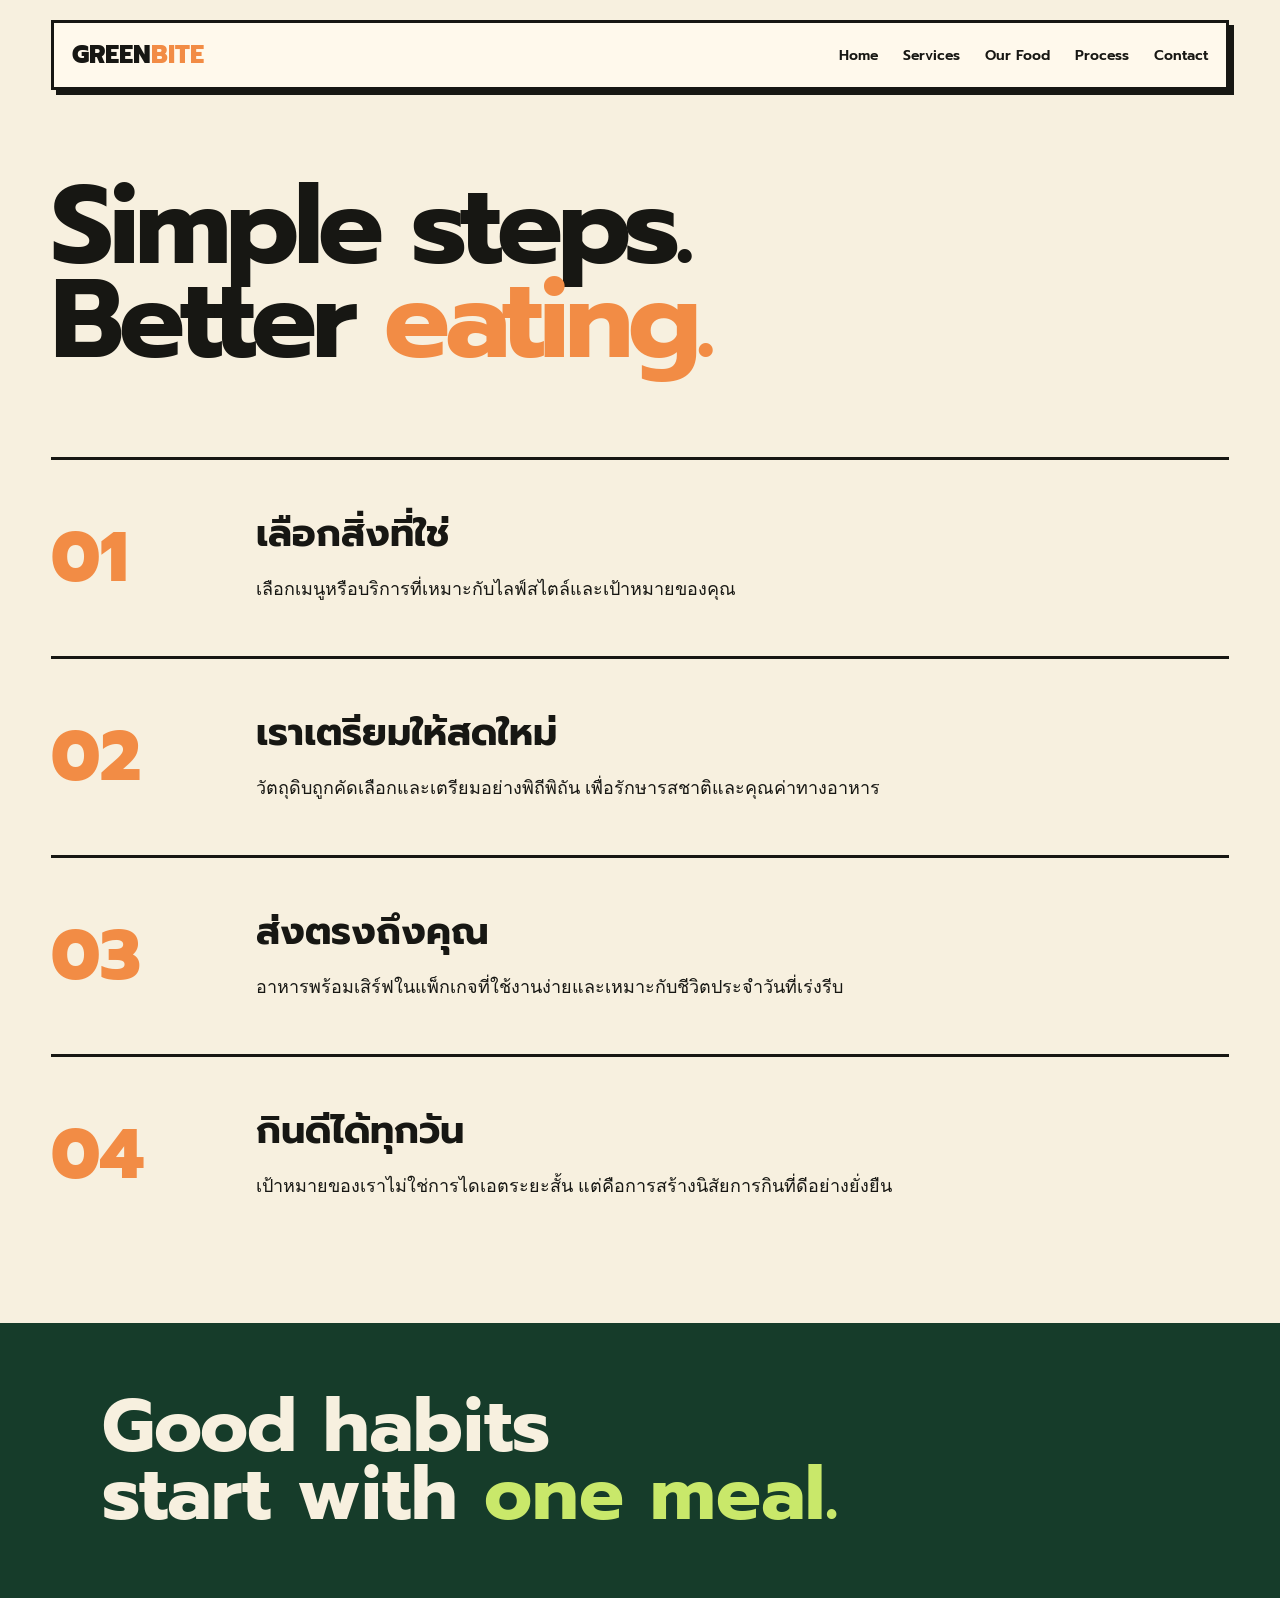
==== process.html @ 21f0d258 "Create process.html" ====
<!DOCTYPE html>
<html lang="th">
<head>
<meta charset="UTF-8">
<meta name="viewport" content="width=device-width, initial-scale=1.0">
<title>Process — GREENBITE</title>
<link href="https://fonts.googleapis.com/css2?family=DM+Sans:wght@400;500;700&family=Prompt:wght@400;500;600;700;800&display=swap" rel="stylesheet">
<style>
:root{--cream:#F7F0DF;--light:#FFF9EC;--green:#163C2A;--lime:#C9E86A;--orange:#F28C45;--black:#171713}
*{box-sizing:border-box;margin:0;padding:0}body{background:var(--cream);color:var(--black);font-family:Prompt,sans-serif}a{color:inherit;text-decoration:none}
.nav{width:92%;max-width:1180px;margin:20px auto;padding:13px 18px;border:3px solid;background:var(--light);box-shadow:5px 5px #171713;display:flex;justify-content:space-between;align-items:center}.logo{font-size:25px;font-weight:800}.logo span{color:var(--orange)}.nav-links{display:flex;gap:25px;font-size:14px;font-weight:600}.menu{display:none}
.hero{width:92%;max-width:1180px;margin:90px auto}.hero h1{font-size:clamp(60px,9vw,110px);line-height:.85;letter-spacing:-5px}.hero h1 span{color:var(--orange)}
.steps{width:92%;max-width:1180px;margin:auto}.step{display:grid;grid-template-columns:160px 1fr;gap:45px;border-top:3px solid;padding:45px 0;align-items:start}.num{font-size:70px;font-weight:800;color:var(--orange)}.step h2{font-size:38px;margin-bottom:12px}.step p{font-family:"DM Sans";font-size:18px;line-height:1.7;max-width:650px}
.highlight{background:var(--green);color:var(--cream);padding:70px 8%;margin-top:70px}.highlight h2{font-size:clamp(40px,6vw,75px);line-height:.9}.highlight span{color:var(--lime)}
@media(max-width:700px){.nav-links{display:none}.menu{display:block}.step{grid-template-columns:1fr;gap:5px}.num{font-size:50px}}
</style>
</head>
<body>
<nav class="nav"><a class="logo" href="index.html">GREEN<span>BITE</span></a><div class="nav-links"><a href="index.html">Home</a><a href="services.html">Services</a><a href="work.html">Our Food</a><a href="process.html">Process</a><a href="contact.html">Contact</a></div><div class="menu">☰</div></nav>

<header class="hero"><h1>Simple steps.<br>Better <span>eating.</span></h1></header>

<section class="steps">
<article class="step"><div class="num">01</div><div><h2>เลือกสิ่งที่ใช่</h2><p>เลือกเมนูหรือบริการที่เหมาะกับไลฟ์สไตล์และเป้าหมายของคุณ</p></div></article>
<article class="step"><div class="num">02</div><div><h2>เราเตรียมให้สดใหม่</h2><p>วัตถุดิบถูกคัดเลือกและเตรียมอย่างพิถีพิถัน เพื่อรักษารสชาติและคุณค่าทางอาหาร</p></div></article>
<article class="step"><div class="num">03</div><div><h2>ส่งตรงถึงคุณ</h2><p>อาหารพร้อมเสิร์ฟในแพ็กเกจที่ใช้งานง่ายและเหมาะกับชีวิตประจำวันที่เร่งรีบ</p></div></article>
<article class="step"><div class="num">04</div><div><h2>กินดีได้ทุกวัน</h2><p>เป้าหมายของเราไม่ใช่การไดเอตระยะสั้น แต่คือการสร้างนิสัยการกินที่ดีอย่างยั่งยืน</p></div></article>
</section>

<section class="highlight"><h2>Good habits<br>start with <span>one meal.</span></h2></section>
</body>
</html>
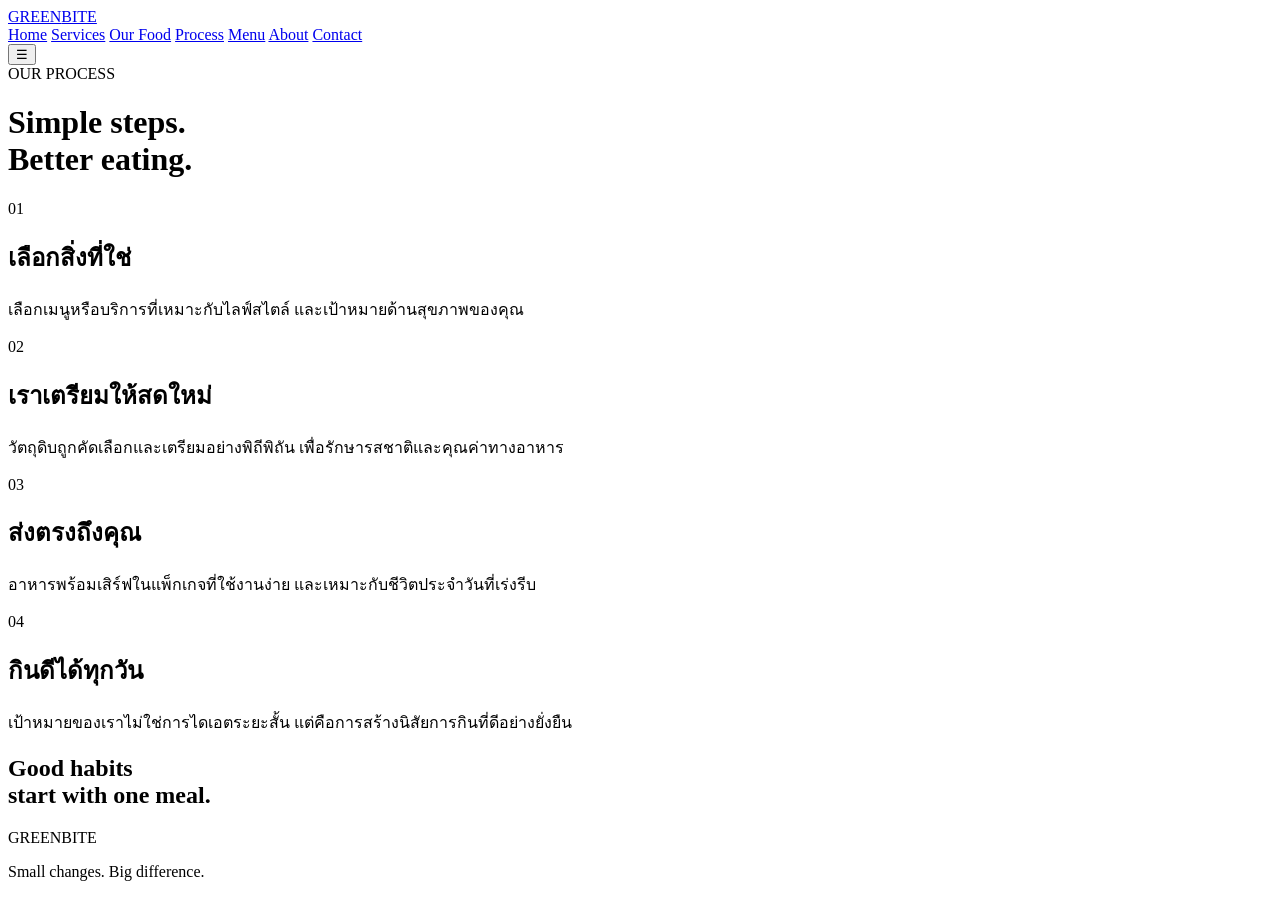
==== commit 5372f201: "Update process.html" ====
--- a/process.html
+++ b/process.html
@@ -1,32 +1,107 @@
 <!DOCTYPE html>
 <html lang="th">
 <head>
-<meta charset="UTF-8">
-<meta name="viewport" content="width=device-width, initial-scale=1.0">
-<title>Process — GREENBITE</title>
-<link href="https://fonts.googleapis.com/css2?family=DM+Sans:wght@400;500;700&family=Prompt:wght@400;500;600;700;800&display=swap" rel="stylesheet">
-<style>
-:root{--cream:#F7F0DF;--light:#FFF9EC;--green:#163C2A;--lime:#C9E86A;--orange:#F28C45;--black:#171713}
-*{box-sizing:border-box;margin:0;padding:0}body{background:var(--cream);color:var(--black);font-family:Prompt,sans-serif}a{color:inherit;text-decoration:none}
-.nav{width:92%;max-width:1180px;margin:20px auto;padding:13px 18px;border:3px solid;background:var(--light);box-shadow:5px 5px #171713;display:flex;justify-content:space-between;align-items:center}.logo{font-size:25px;font-weight:800}.logo span{color:var(--orange)}.nav-links{display:flex;gap:25px;font-size:14px;font-weight:600}.menu{display:none}
-.hero{width:92%;max-width:1180px;margin:90px auto}.hero h1{font-size:clamp(60px,9vw,110px);line-height:.85;letter-spacing:-5px}.hero h1 span{color:var(--orange)}
-.steps{width:92%;max-width:1180px;margin:auto}.step{display:grid;grid-template-columns:160px 1fr;gap:45px;border-top:3px solid;padding:45px 0;align-items:start}.num{font-size:70px;font-weight:800;color:var(--orange)}.step h2{font-size:38px;margin-bottom:12px}.step p{font-family:"DM Sans";font-size:18px;line-height:1.7;max-width:650px}
-.highlight{background:var(--green);color:var(--cream);padding:70px 8%;margin-top:70px}.highlight h2{font-size:clamp(40px,6vw,75px);line-height:.9}.highlight span{color:var(--lime)}
-@media(max-width:700px){.nav-links{display:none}.menu{display:block}.step{grid-template-columns:1fr;gap:5px}.num{font-size:50px}}
-</style>
+  <meta charset="UTF-8">
+  <meta name="viewport" content="width=device-width, initial-scale=1.0">
+  <title>Process — GREENBITE</title>
+  <link rel="stylesheet" href="style.css">
 </head>
+
 <body>
-<nav class="nav"><a class="logo" href="index.html">GREEN<span>BITE</span></a><div class="nav-links"><a href="index.html">Home</a><a href="services.html">Services</a><a href="work.html">Our Food</a><a href="process.html">Process</a><a href="contact.html">Contact</a></div><div class="menu">☰</div></nav>
 
-<header class="hero"><h1>Simple steps.<br>Better <span>eating.</span></h1></header>
+<nav class="nav">
+  <a class="logo" href="index.html">GREEN<span>BITE</span></a>
 
-<section class="steps">
-<article class="step"><div class="num">01</div><div><h2>เลือกสิ่งที่ใช่</h2><p>เลือกเมนูหรือบริการที่เหมาะกับไลฟ์สไตล์และเป้าหมายของคุณ</p></div></article>
-<article class="step"><div class="num">02</div><div><h2>เราเตรียมให้สดใหม่</h2><p>วัตถุดิบถูกคัดเลือกและเตรียมอย่างพิถีพิถัน เพื่อรักษารสชาติและคุณค่าทางอาหาร</p></div></article>
-<article class="step"><div class="num">03</div><div><h2>ส่งตรงถึงคุณ</h2><p>อาหารพร้อมเสิร์ฟในแพ็กเกจที่ใช้งานง่ายและเหมาะกับชีวิตประจำวันที่เร่งรีบ</p></div></article>
-<article class="step"><div class="num">04</div><div><h2>กินดีได้ทุกวัน</h2><p>เป้าหมายของเราไม่ใช่การไดเอตระยะสั้น แต่คือการสร้างนิสัยการกินที่ดีอย่างยั่งยืน</p></div></article>
+  <div class="nav-links">
+    <a href="index.html">Home</a>
+    <a href="services.html">Services</a>
+    <a href="work.html">Our Food</a>
+    <a class="active" href="process.html">Process</a>
+    <a href="menu.html">Menu</a>
+    <a href="about.html">About</a>
+    <a href="contact.html">Contact</a>
+  </div>
+
+  <button class="menu-toggle">☰</button>
+</nav>
+
+<header class="container page-hero">
+
+  <span class="tag">OUR PROCESS</span>
+
+  <h1 class="page-title">
+    Simple steps.<br>
+    Better <span>eating.</span>
+  </h1>
+
+</header>
+
+<section class="container steps">
+
+  <article class="step">
+    <div class="step-number">01</div>
+
+    <div>
+      <h2>เลือกสิ่งที่ใช่</h2>
+      <p>
+        เลือกเมนูหรือบริการที่เหมาะกับไลฟ์สไตล์
+        และเป้าหมายด้านสุขภาพของคุณ
+      </p>
+    </div>
+  </article>
+
+  <article class="step">
+    <div class="step-number">02</div>
+
+    <div>
+      <h2>เราเตรียมให้สดใหม่</h2>
+      <p>
+        วัตถุดิบถูกคัดเลือกและเตรียมอย่างพิถีพิถัน
+        เพื่อรักษารสชาติและคุณค่าทางอาหาร
+      </p>
+    </div>
+  </article>
+
+  <article class="step">
+    <div class="step-number">03</div>
+
+    <div>
+      <h2>ส่งตรงถึงคุณ</h2>
+      <p>
+        อาหารพร้อมเสิร์ฟในแพ็กเกจที่ใช้งานง่าย
+        และเหมาะกับชีวิตประจำวันที่เร่งรีบ
+      </p>
+    </div>
+  </article>
+
+  <article class="step">
+    <div class="step-number">04</div>
+
+    <div>
+      <h2>กินดีได้ทุกวัน</h2>
+      <p>
+        เป้าหมายของเราไม่ใช่การไดเอตระยะสั้น
+        แต่คือการสร้างนิสัยการกินที่ดีอย่างยั่งยืน
+      </p>
+    </div>
+  </article>
+
 </section>
 
-<section class="highlight"><h2>Good habits<br>start with <span>one meal.</span></h2></section>
+<section class="green-block container">
+  <h2>
+    Good habits<br>
+    start with <span>one meal.</span>
+  </h2>
+</section>
+
+<footer>
+  <div class="footer-inner">
+    <div class="footer-logo">GREEN<span>BITE</span></div>
+    <p>Small changes. Big difference.</p>
+  </div>
+</footer>
+
+<script src="script.js"></script>
 </body>
 </html>
